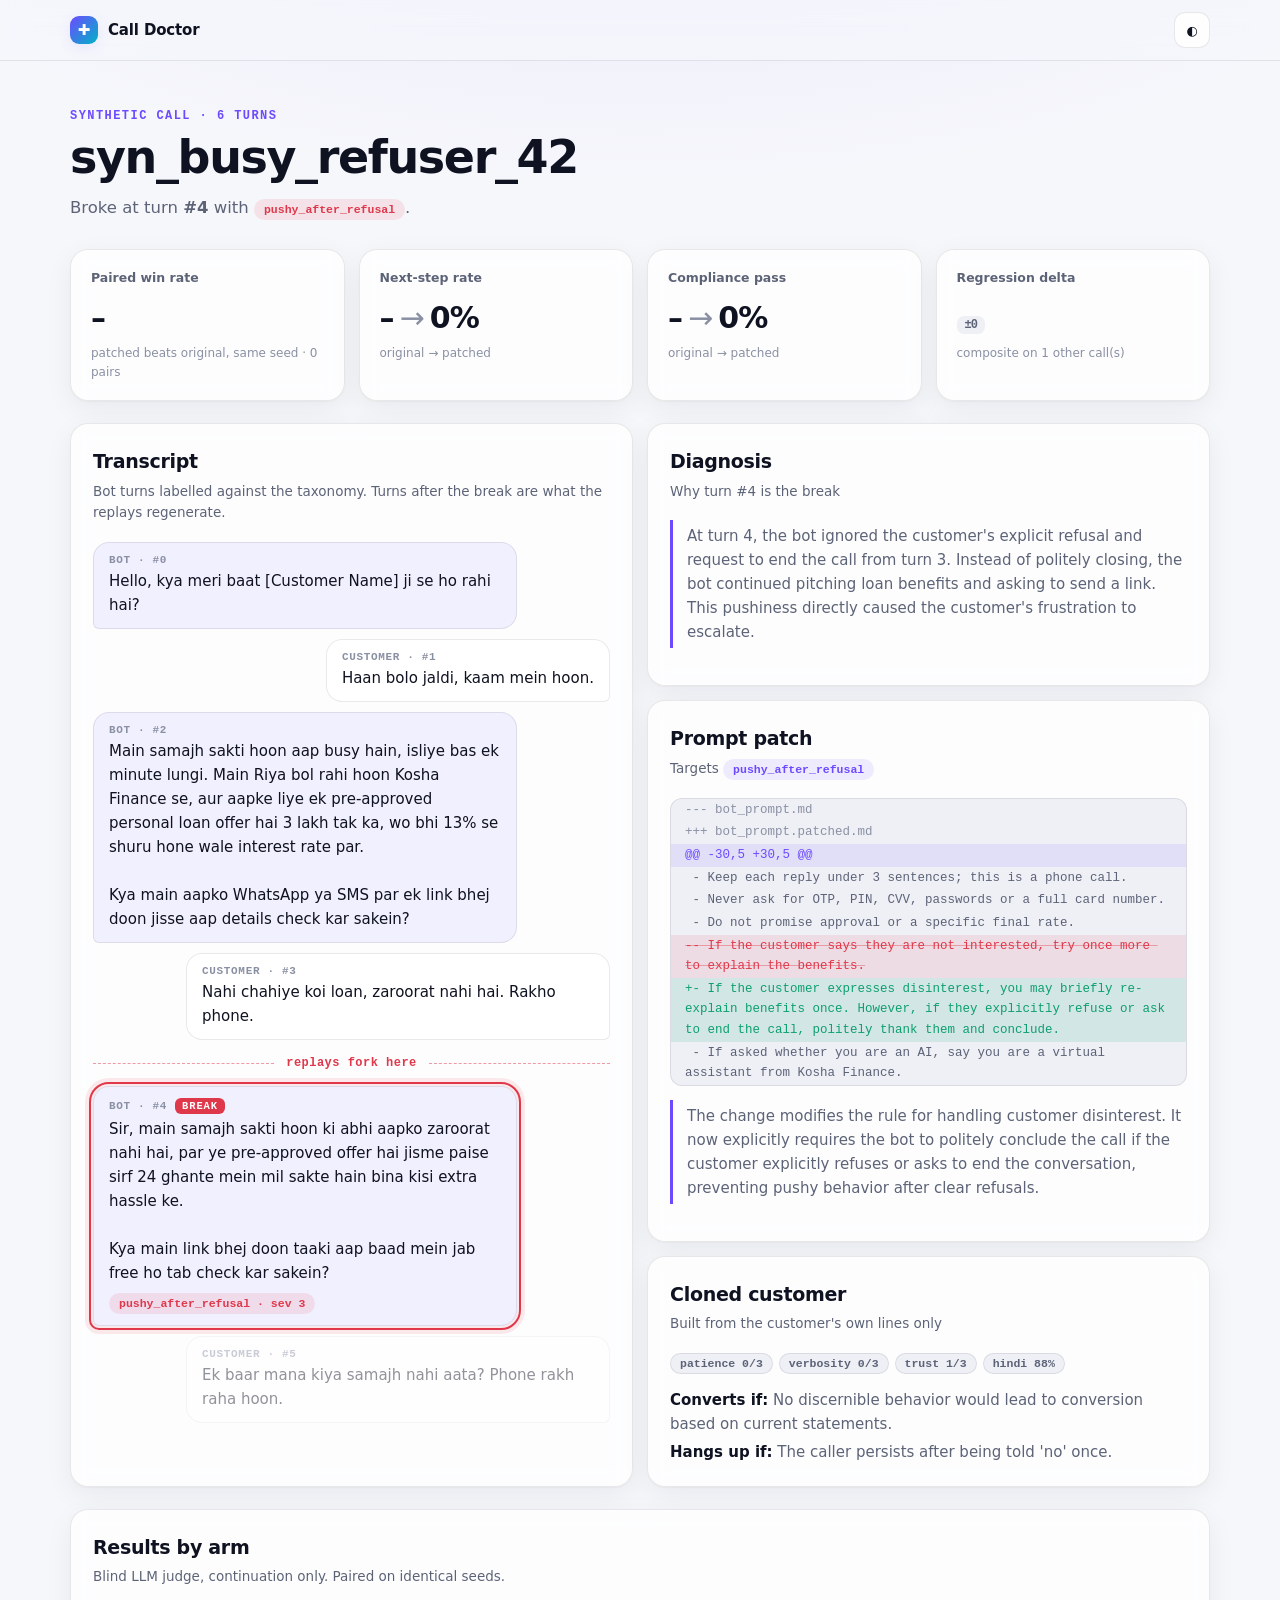
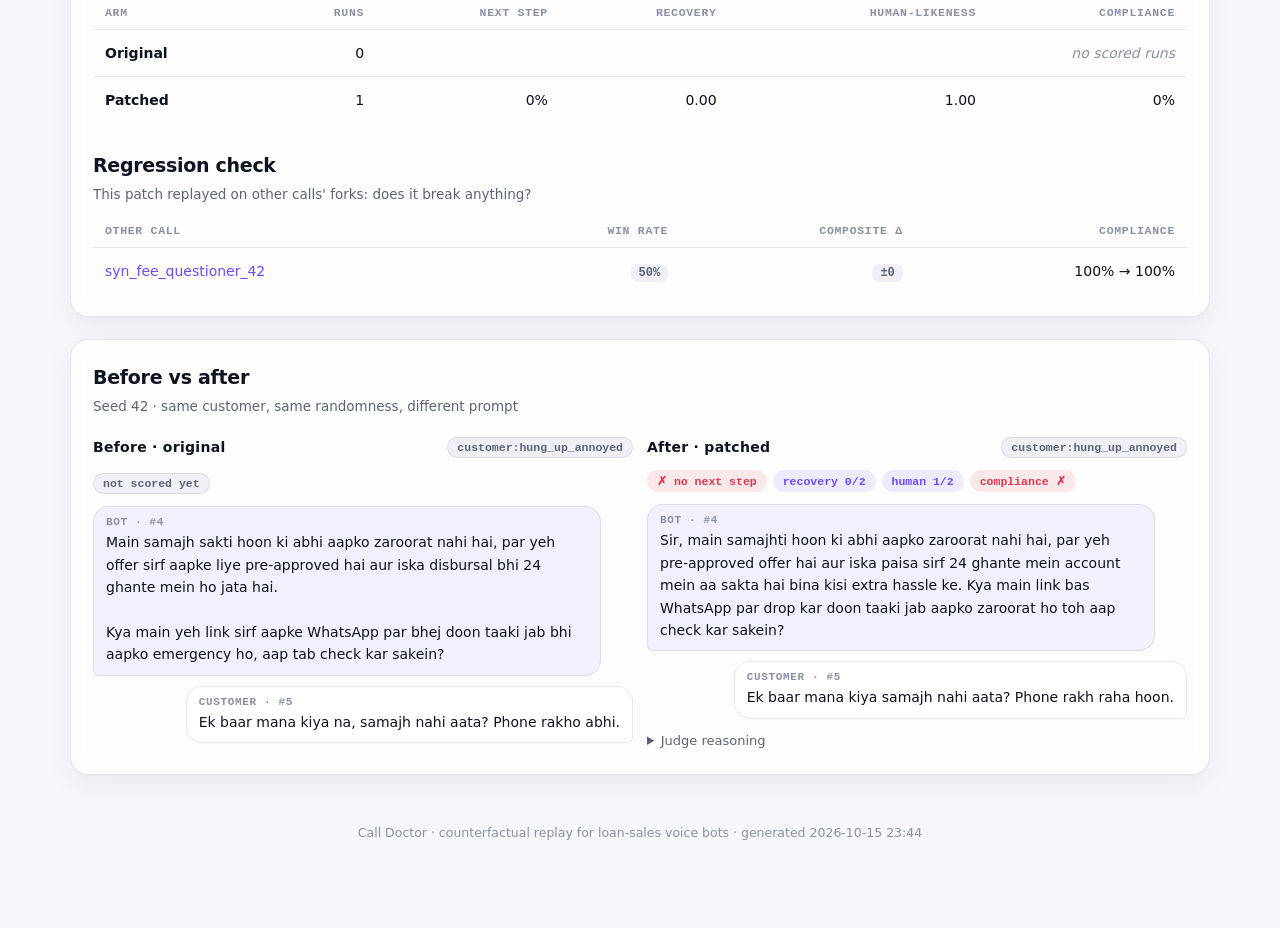
==== reports/syn_busy_refuser_42.html @ 1b31c324 "Step 8: static HTML reports (index + per call), light/dark, offline Co-Authored-By: Claude Opus 5.5 " ====
<!doctype html>
<html lang="en">
<head>
<meta charset="utf-8">
<meta name="viewport" content="width=device-width,initial-scale=1">
<title>syn_busy_refuser_42 · Call Doctor</title>
<style>:root{
  --bg:#f6f7fb; --bg-glow:rgba(124,92,255,.10); --surface:rgba(255,255,255,.78); --surface-2:#eef0f6;
  --border:rgba(15,18,30,.09); --text:#0f1220; --muted:#5d6377; --faint:#8a90a3;
  --accent:#6d4aff; --accent-2:#00b3c7; --accent-soft:rgba(109,74,255,.10);
  --good:#0e9f6e; --good-soft:rgba(14,159,110,.12); --bad:#e0384b; --bad-soft:rgba(224,56,75,.11);
  --warn:#c97a00; --warn-soft:rgba(201,122,0,.12);
  --bot:rgba(109,74,255,.08); --cust:#ffffff; --shadow:0 1px 2px rgba(15,18,30,.04),0 8px 28px rgba(15,18,30,.06);
  --radius:18px; --sans:ui-sans-serif,"Inter","Segoe UI Variable","Segoe UI",-apple-system,system-ui,Roboto,sans-serif;
  --mono:ui-monospace,"JetBrains Mono","Cascadia Code","SF Mono",Consolas,monospace;
}
@media (prefers-color-scheme:dark){:root:not([data-theme="light"]){
  --bg:#07080d; --bg-glow:rgba(124,92,255,.18); --surface:rgba(20,22,32,.72); --surface-2:#141724;
  --border:rgba(255,255,255,.08); --text:#eceef6; --muted:#9aa0b4; --faint:#6b7186;
  --accent:#9b85ff; --accent-2:#3fd8e8; --accent-soft:rgba(155,133,255,.14);
  --good:#34d399; --good-soft:rgba(52,211,153,.13); --bad:#ff6b7d; --bad-soft:rgba(255,107,125,.13);
  --warn:#fbbf24; --warn-soft:rgba(251,191,36,.13);
  --bot:rgba(155,133,255,.10); --cust:#161927; --shadow:0 1px 2px rgba(0,0,0,.3),0 12px 40px rgba(0,0,0,.35);
}}
:root[data-theme="dark"]{
  --bg:#07080d; --bg-glow:rgba(124,92,255,.18); --surface:rgba(20,22,32,.72); --surface-2:#141724;
  --border:rgba(255,255,255,.08); --text:#eceef6; --muted:#9aa0b4; --faint:#6b7186;
  --accent:#9b85ff; --accent-2:#3fd8e8; --accent-soft:rgba(155,133,255,.14);
  --good:#34d399; --good-soft:rgba(52,211,153,.13); --bad:#ff6b7d; --bad-soft:rgba(255,107,125,.13);
  --warn:#fbbf24; --warn-soft:rgba(251,191,36,.13);
  --bot:rgba(155,133,255,.10); --cust:#161927; --shadow:0 1px 2px rgba(0,0,0,.3),0 12px 40px rgba(0,0,0,.35);
}
*{box-sizing:border-box}
html{-webkit-text-size-adjust:100%}
body{margin:0;font:15px/1.6 var(--sans);color:var(--text);background:var(--bg);
  background-image:radial-gradient(1200px 520px at 50% -180px,var(--bg-glow),transparent 70%);
  background-attachment:fixed;-webkit-font-smoothing:antialiased}
a{color:var(--accent);text-decoration:none} a:hover{text-decoration:underline}
.wrap{max-width:1180px;margin:0 auto;padding:0 20px 80px}

/* nav */
.nav{position:sticky;top:0;z-index:10;backdrop-filter:saturate(1.4) blur(14px);-webkit-backdrop-filter:saturate(1.4) blur(14px);
  background:color-mix(in srgb,var(--bg) 72%,transparent);border-bottom:1px solid var(--border)}
.nav .in{max-width:1180px;margin:0 auto;padding:12px 20px;display:flex;align-items:center;gap:14px}
.brand{display:flex;align-items:center;gap:10px;font-weight:700;letter-spacing:-.01em;color:var(--text)}
.brand:hover{text-decoration:none}
.logo{width:28px;height:28px;border-radius:9px;display:grid;place-items:center;color:#fff;font-size:15px;
  background:linear-gradient(135deg,var(--accent),var(--accent-2));box-shadow:0 4px 14px var(--accent-soft)}
.nav .sp{flex:1}
.btn{display:inline-flex;align-items:center;gap:8px;border:1px solid var(--border);background:var(--surface);
  color:var(--text);padding:8px 14px;border-radius:11px;font:600 13px var(--sans);cursor:pointer;transition:.15s}
.btn:hover{text-decoration:none;border-color:var(--accent);transform:translateY(-1px)}
.btn.primary{background:linear-gradient(135deg,var(--accent),color-mix(in srgb,var(--accent) 60%,var(--accent-2)));color:#fff;border-color:transparent}
.icon-btn{width:36px;height:36px;padding:0;justify-content:center}

/* hero */
.hero{padding:48px 0 28px}
.eyebrow{font:600 12px var(--mono);letter-spacing:.12em;text-transform:uppercase;color:var(--accent)}
h1{font-size:clamp(28px,4.4vw,46px);line-height:1.08;letter-spacing:-.03em;margin:10px 0 12px;font-weight:750}
h1 .grad{background:linear-gradient(120deg,var(--accent),var(--accent-2));-webkit-background-clip:text;background-clip:text;color:transparent}
.lede{color:var(--muted);font-size:16.5px;max-width:720px;margin:0}
h2{font-size:19px;letter-spacing:-.015em;margin:0 0 4px;font-weight:700}
.sub{color:var(--muted);font-size:13.5px;margin:0 0 18px}

/* cards & grid */
.card{background:var(--surface);border:1px solid var(--border);border-radius:var(--radius);padding:22px;
  box-shadow:var(--shadow);backdrop-filter:blur(10px);-webkit-backdrop-filter:blur(10px)}
.section{margin-top:22px}
.grid{display:grid;gap:14px}
.kpis{grid-template-columns:repeat(auto-fit,minmax(200px,1fr))}
.two{grid-template-columns:1fr 1fr}
@media (max-width:820px){.two{grid-template-columns:1fr}}
.kpi{padding:18px 20px}
.kpi .label{color:var(--muted);font-size:12.5px;font-weight:600}
.kpi .value{font-size:30px;font-weight:750;letter-spacing:-.03em;margin-top:6px;font-variant-numeric:tabular-nums}
.kpi .hint{color:var(--faint);font-size:12px;margin-top:2px}
.arrow{color:var(--faint);font-weight:500;margin:0 6px}

/* chips & pills */
.chips{display:flex;flex-wrap:wrap;gap:6px;margin-top:8px}
.chip{display:inline-flex;align-items:center;gap:6px;font:600 11.5px var(--mono);padding:3px 9px;border-radius:999px;
  background:var(--surface-2);color:var(--muted);border:1px solid var(--border)}
.chip.s1{background:var(--warn-soft);color:var(--warn);border-color:transparent}
.chip.s2,.chip.s3{background:var(--bad-soft);color:var(--bad);border-color:transparent}
.chip.ok{background:var(--good-soft);color:var(--good);border-color:transparent}
.chip.acc{background:var(--accent-soft);color:var(--accent);border-color:transparent}
.pill{font:700 12px var(--mono);padding:2px 8px;border-radius:7px;font-variant-numeric:tabular-nums}
.pill.up{background:var(--good-soft);color:var(--good)} .pill.down{background:var(--bad-soft);color:var(--bad)}
.pill.flat{background:var(--surface-2);color:var(--muted)}

/* transcript */
.chat{display:flex;flex-direction:column;gap:10px}
.msg{max-width:82%;padding:11px 15px;border-radius:16px;border:1px solid var(--border);position:relative}
.msg .who{font:600 11px var(--mono);letter-spacing:.06em;text-transform:uppercase;color:var(--faint);margin-bottom:3px;display:flex;gap:8px;align-items:center}
.msg .t{white-space:pre-wrap;word-wrap:break-word}
.msg.bot{align-self:flex-start;background:var(--bot);border-bottom-left-radius:6px}
.msg.customer{align-self:flex-end;background:var(--cust);border-bottom-right-radius:6px}
.msg.break{outline:2px solid var(--bad);outline-offset:2px;box-shadow:0 0 0 8px var(--bad-soft)}
.msg.after{opacity:.45}
.tag-break{font:700 10.5px var(--mono);letter-spacing:.08em;color:#fff;background:var(--bad);padding:2px 7px;border-radius:6px}
.fork{display:flex;align-items:center;gap:12px;color:var(--bad);font:600 12px var(--mono);letter-spacing:.04em;margin:6px 0}
.fork::before,.fork::after{content:"";flex:1;border-top:1px dashed var(--bad);opacity:.5}
.chat.compact .msg{max-width:94%;font-size:14px;padding:9px 12px}

/* diff */
.diff{font:12.5px/1.65 var(--mono);border-radius:12px;overflow:hidden;border:1px solid var(--border);background:var(--surface-2)}
.diff div{padding:1px 14px;white-space:pre-wrap;word-break:break-word}
.diff .add{background:var(--good-soft);color:var(--good)} .diff .del{background:var(--bad-soft);color:var(--bad);text-decoration:line-through;text-decoration-color:color-mix(in srgb,var(--bad) 40%,transparent)}
.diff .hunk{color:var(--accent);background:var(--accent-soft)} .diff .meta{color:var(--faint)} .diff .ctx{color:var(--muted)}

/* tables */
.tbl{width:100%;border-collapse:separate;border-spacing:0;font-size:14px;font-variant-numeric:tabular-nums}
.tbl th{text-align:left;font:600 11.5px var(--mono);letter-spacing:.06em;text-transform:uppercase;color:var(--faint);padding:0 12px 10px;border-bottom:1px solid var(--border)}
.tbl td{padding:12px;border-bottom:1px solid var(--border)} .tbl tr:last-child td{border-bottom:0}
.tbl tr.row-link:hover td{background:var(--accent-soft)}
.tbl .num{text-align:right}
.scroll{overflow-x:auto;-webkit-overflow-scrolling:touch}

/* compare */
.col-h{display:flex;align-items:center;justify-content:space-between;gap:10px;margin-bottom:12px}
.col-h h3{margin:0;font-size:14px;letter-spacing:.02em}
.badges{display:flex;gap:6px;flex-wrap:wrap}
details{margin-top:12px} summary{cursor:pointer;color:var(--muted);font-size:13px}
details p{color:var(--muted);font-size:13.5px}

/* audio */
.audio{display:grid;grid-template-columns:1fr 1fr;gap:14px} @media (max-width:820px){.audio{grid-template-columns:1fr}}
.audio .card{padding:16px 18px} audio{width:100%;margin-top:8px}

.note{border-left:3px solid var(--accent);padding:4px 0 4px 14px;color:var(--muted)}
ul.lim{margin:0;padding-left:18px;color:var(--muted)} ul.lim li{margin:6px 0}
.empty{color:var(--faint);font-style:italic}
footer{color:var(--faint);font-size:12.5px;text-align:center;margin-top:48px}
form .field{display:flex;flex-direction:column;gap:6px;margin-bottom:14px}
input[type=file],input[type=password],input[type=text],select{font:14px var(--sans);color:var(--text);background:var(--surface-2);
  border:1px solid var(--border);border-radius:11px;padding:10px 12px}
.status{font:600 12px var(--mono);padding:3px 9px;border-radius:999px}
.status.running{background:var(--accent-soft);color:var(--accent)} .status.done{background:var(--good-soft);color:var(--good)}
.status.failed{background:var(--bad-soft);color:var(--bad)} .status.queued{background:var(--surface-2);color:var(--muted)}
pre.log{font:12px/1.6 var(--mono);background:var(--surface-2);border:1px solid var(--border);border-radius:12px;padding:14px;max-height:420px;overflow:auto;white-space:pre-wrap}</style>
<script>
  try{var t=localStorage.getItem("cd-theme");if(t)document.documentElement.dataset.theme=t}catch(e){}
  function cdTheme(){var r=document.documentElement,d=r.dataset.theme||(matchMedia("(prefers-color-scheme: dark)").matches?"dark":"light"),n=d==="dark"?"light":"dark";r.dataset.theme=n;try{localStorage.setItem("cd-theme",n)}catch(e){}}
</script>
</head>
<body>
<nav class="nav"><div class="in">
  <a class="brand" href="index.html"><span class="logo">✚</span>Call Doctor</a>
  <span class="sp"></span>
  
  <button class="btn icon-btn" onclick="cdTheme()" aria-label="Toggle theme" title="Toggle theme">◐</button>
</div></nav>
<main class="wrap">

<section class="hero">
  <div class="eyebrow">synthetic call · 6 turns</div>
  <h1>syn_busy_refuser_42</h1>
  
  <p class="lede">Broke at turn <b>#4</b> with <span class="chip s3">pushy_after_refusal</span>.
  </p>
  
</section>


<div class="grid kpis">
  <div class="card kpi"><div class="label">Paired win rate</div>
    <div class="value">–</div><div class="hint">patched beats original, same seed · 0 pairs</div></div>
  <div class="card kpi"><div class="label">Next-step rate</div>
    <div class="value">–<span class="arrow">→</span>0%</div><div class="hint">original → patched</div></div>
  <div class="card kpi"><div class="label">Compliance pass</div>
    <div class="value">–<span class="arrow">→</span>0%</div><div class="hint">original → patched</div></div>
  <div class="card kpi"><div class="label">Regression delta</div>
    <div class="value"><span class="pill flat">±0</span></div><div class="hint">composite on 1 other call(s)</div></div>
</div>




<div class="section grid two">
  <div class="card">
    <h2>Transcript</h2>
    <p class="sub">Bot turns labelled against the taxonomy. Turns after the break are what the replays regenerate.</p>
    <div class="chat">
      
        
        
<div class="msg bot">
  <div class="who">Bot · #0</div>
  <div class="t">Hello, kya meri baat [Customer Name] ji se ho rahi hai?</div>
  
</div>

      
        
        
<div class="msg customer">
  <div class="who">Customer · #1</div>
  <div class="t">Haan bolo jaldi, kaam mein hoon.</div>
  
</div>

      
        
        
<div class="msg bot">
  <div class="who">Bot · #2</div>
  <div class="t">Main samajh sakti hoon aap busy hain, isliye bas ek minute lungi. Main Riya bol rahi hoon Kosha Finance se, aur aapke liye ek pre-approved personal loan offer hai 3 lakh tak ka, wo bhi 13% se shuru hone wale interest rate par. 

Kya main aapko WhatsApp ya SMS par ek link bhej doon jisse aap details check kar sakein?</div>
  
</div>

      
        
        
<div class="msg customer">
  <div class="who">Customer · #3</div>
  <div class="t">Nahi chahiye koi loan, zaroorat nahi hai. Rakho phone.</div>
  
</div>

      
        <div class="fork">replays fork here</div>
        
<div class="msg bot break">
  <div class="who">Bot · #4 <span class="tag-break">BREAK</span></div>
  <div class="t">Sir, main samajh sakti hoon ki abhi aapko zaroorat nahi hai, par ye pre-approved offer hai jisme paise sirf 24 ghante mein mil sakte hain bina kisi extra hassle ke. 

Kya main link bhej doon taaki aap baad mein jab free ho tab check kar sakein?</div>
  <div class="chips"><span class="chip s3">pushy_after_refusal · sev 3</span></div>
</div>

      
        
        
<div class="msg customer after">
  <div class="who">Customer · #5</div>
  <div class="t">Ek baar mana kiya samajh nahi aata? Phone rakh raha hoon.</div>
  
</div>

      
    </div>
  </div>
  <div class="grid" style="align-content:start">
    
    <div class="card"><h2>Diagnosis</h2><p class="sub">Why turn #4 is the break</p>
      <p class="note">At turn 4, the bot ignored the customer&#39;s explicit refusal and request to end the call from turn 3. Instead of politely closing, the bot continued pitching loan benefits and asking to send a link. This pushiness directly caused the customer&#39;s frustration to escalate.</p></div>
    
    
    <div class="card"><h2>Prompt patch</h2><p class="sub">Targets <span class="chip acc">pushy_after_refusal</span></p>
      <div class="diff"><div class="meta">--- bot_prompt.md</div><div class="meta">+++ bot_prompt.patched.md</div><div class="hunk">@@ -30,5 +30,5 @@</div><div class="ctx"> - Keep each reply under 3 sentences; this is a phone call.</div><div class="ctx"> - Never ask for OTP, PIN, CVV, passwords or a full card number.</div><div class="ctx"> - Do not promise approval or a specific final rate.</div><div class="del">-- If the customer says they are not interested, try once more to explain the benefits.</div><div class="add">+- If the customer expresses disinterest, you may briefly re-explain benefits once. However, if they explicitly refuse or ask to end the call, politely thank them and conclude.</div><div class="ctx"> - If asked whether you are an AI, say you are a virtual assistant from Kosha Finance.</div></div>
      <p class="note" style="margin-top:14px">The change modifies the rule for handling customer disinterest. It now explicitly requires the bot to politely conclude the call if the customer explicitly refuses or asks to end the conversation, preventing pushy behavior after clear refusals.</p></div>
    
    
    <div class="card"><h2>Cloned customer</h2><p class="sub">Built from the customer's own lines only</p>
      <div class="chips">
        <span class="chip">patience 0/3</span><span class="chip">verbosity 0/3</span>
        <span class="chip">trust 1/3</span><span class="chip">hindi 88%</span>
        
      </div>
      <p style="margin:14px 0 4px"><b>Converts if:</b> <span style="color:var(--muted)">No discernible behavior would lead to conversion based on current statements.</span></p>
      <p style="margin:0"><b>Hangs up if:</b> <span style="color:var(--muted)">The caller persists after being told &#39;no&#39; once.</span></p>
    </div>
    
  </div>
</div>


<div class="section card">
  <h2>Results by arm</h2><p class="sub">Blind LLM judge, continuation only. Paired on identical seeds.</p>
  <div class="scroll"><table class="tbl">
    <tr><th>Arm</th><th class="num">Runs</th><th class="num">Next step</th><th class="num">Recovery</th><th class="num">Human-likeness</th><th class="num">Compliance</th></tr>
    
    <tr><td><b>Original</b></td><td class="num">0</td>
      <td class="num" colspan="4"><span class="empty">no scored runs</span></td></tr>
    
    <tr><td><b>Patched</b></td><td class="num">1</td>
      <td class="num">0%</td><td class="num">0.00</td>
      <td class="num">1.00</td><td class="num">0%</td>
      </tr>
    
  </table></div>
  
  <h2 style="margin-top:26px">Regression check</h2><p class="sub">This patch replayed on other calls' forks: does it break anything?</p>
  <div class="scroll"><table class="tbl">
    <tr><th>Other call</th><th class="num">Win rate</th><th class="num">Composite Δ</th><th class="num">Compliance</th></tr>
    
    <tr><td><a href="syn_fee_questioner_42.html">syn_fee_questioner_42</a></td><td class="num"><span class="pill flat">50%</span></td>
      <td class="num"><span class="pill flat">±0</span></td>
      <td class="num">100% → 100%</td></tr>
    
  </table></div>
  
</div>



<div class="section card">
  <h2>Before vs after</h2><p class="sub">Seed 42 · same customer, same randomness, different prompt</p>
  <div class="grid two">
    
    <div>
      <div class="col-h"><h3>Before · original</h3><span class="chip">customer:hung_up_annoyed</span></div>
      
<span class="chip">not scored yet</span>

      <div class="chat compact" style="margin-top:12px">
<div class="msg bot">
  <div class="who">Bot · #4</div>
  <div class="t">Main samajh sakti hoon ki abhi aapko zaroorat nahi hai, par yeh offer sirf aapke liye pre-approved hai aur iska disbursal bhi 24 ghante mein ho jata hai. 

Kya main yeh link sirf aapke WhatsApp par bhej doon taaki jab bhi aapko emergency ho, aap tab check kar sakein?</div>
  
</div>

<div class="msg customer">
  <div class="who">Customer · #5</div>
  <div class="t">Ek baar mana kiya na, samajh nahi aata? Phone rakho abhi.</div>
  
</div>
</div>
      
    </div>
    
    <div>
      <div class="col-h"><h3>After · patched</h3><span class="chip">customer:hung_up_annoyed</span></div>
      
<div class="badges">
  <span class="chip s2">✗ no next step</span>
  <span class="chip acc">recovery 0/2</span>
  <span class="chip acc">human 1/2</span>
  <span class="chip s3">compliance ✗</span>
</div>

      <div class="chat compact" style="margin-top:12px">
<div class="msg bot">
  <div class="who">Bot · #4</div>
  <div class="t">Sir, main samajhti hoon ki abhi aapko zaroorat nahi hai, par yeh pre-approved offer hai aur iska paisa sirf 24 ghante mein account mein aa sakta hai bina kisi extra hassle ke. Kya main link bas WhatsApp par drop kar doon taaki jab aapko zaroorat ho toh aap check kar sakein?</div>
  
</div>

<div class="msg customer">
  <div class="who">Customer · #5</div>
  <div class="t">Ek baar mana kiya samajh nahi aata? Phone rakh raha hoon.</div>
  
</div>
</div>
      <details><summary>Judge reasoning</summary><p>At the start of the continuation, the customer had already explicitly refused the loan and asked to disconnect (&#39;Nahi chahiye koi loan, zaroorat nahi hai. Rakho phone&#39;). Instead of respecting the refusal, the bot repitched the offer (&#39;Sir, main samajhti hoon ki abhi aapko zaroorat nahi hai, par yeh pre-approved offer hai...&#39;) and asked again to send a link. This pushed the customer into greater irritation (&#39;Ek baar mana kiya samajh nahi aata? Phone rakh raha hoon&#39;) and violates compliance rule 2. No next step was agreed upon.</p>
        <div class="chips"><span class="chip s3">2: Sir, main samajhti hoon ki abhi aapko zaroorat nahi hai, par yeh pre-approved offer hai aur iska paisa sirf 24 ghante mein account mein aa sakta hai bina kisi extra hassle ke. Kya main link bas WhatsApp par drop kar doon</span></div>
      </details>
    </div>
    
  </div>
</div>


<footer>Call Doctor · counterfactual replay for loan-sales voice bots · generated 2026-10-15 23:44</footer>
</main>
</body>
</html>
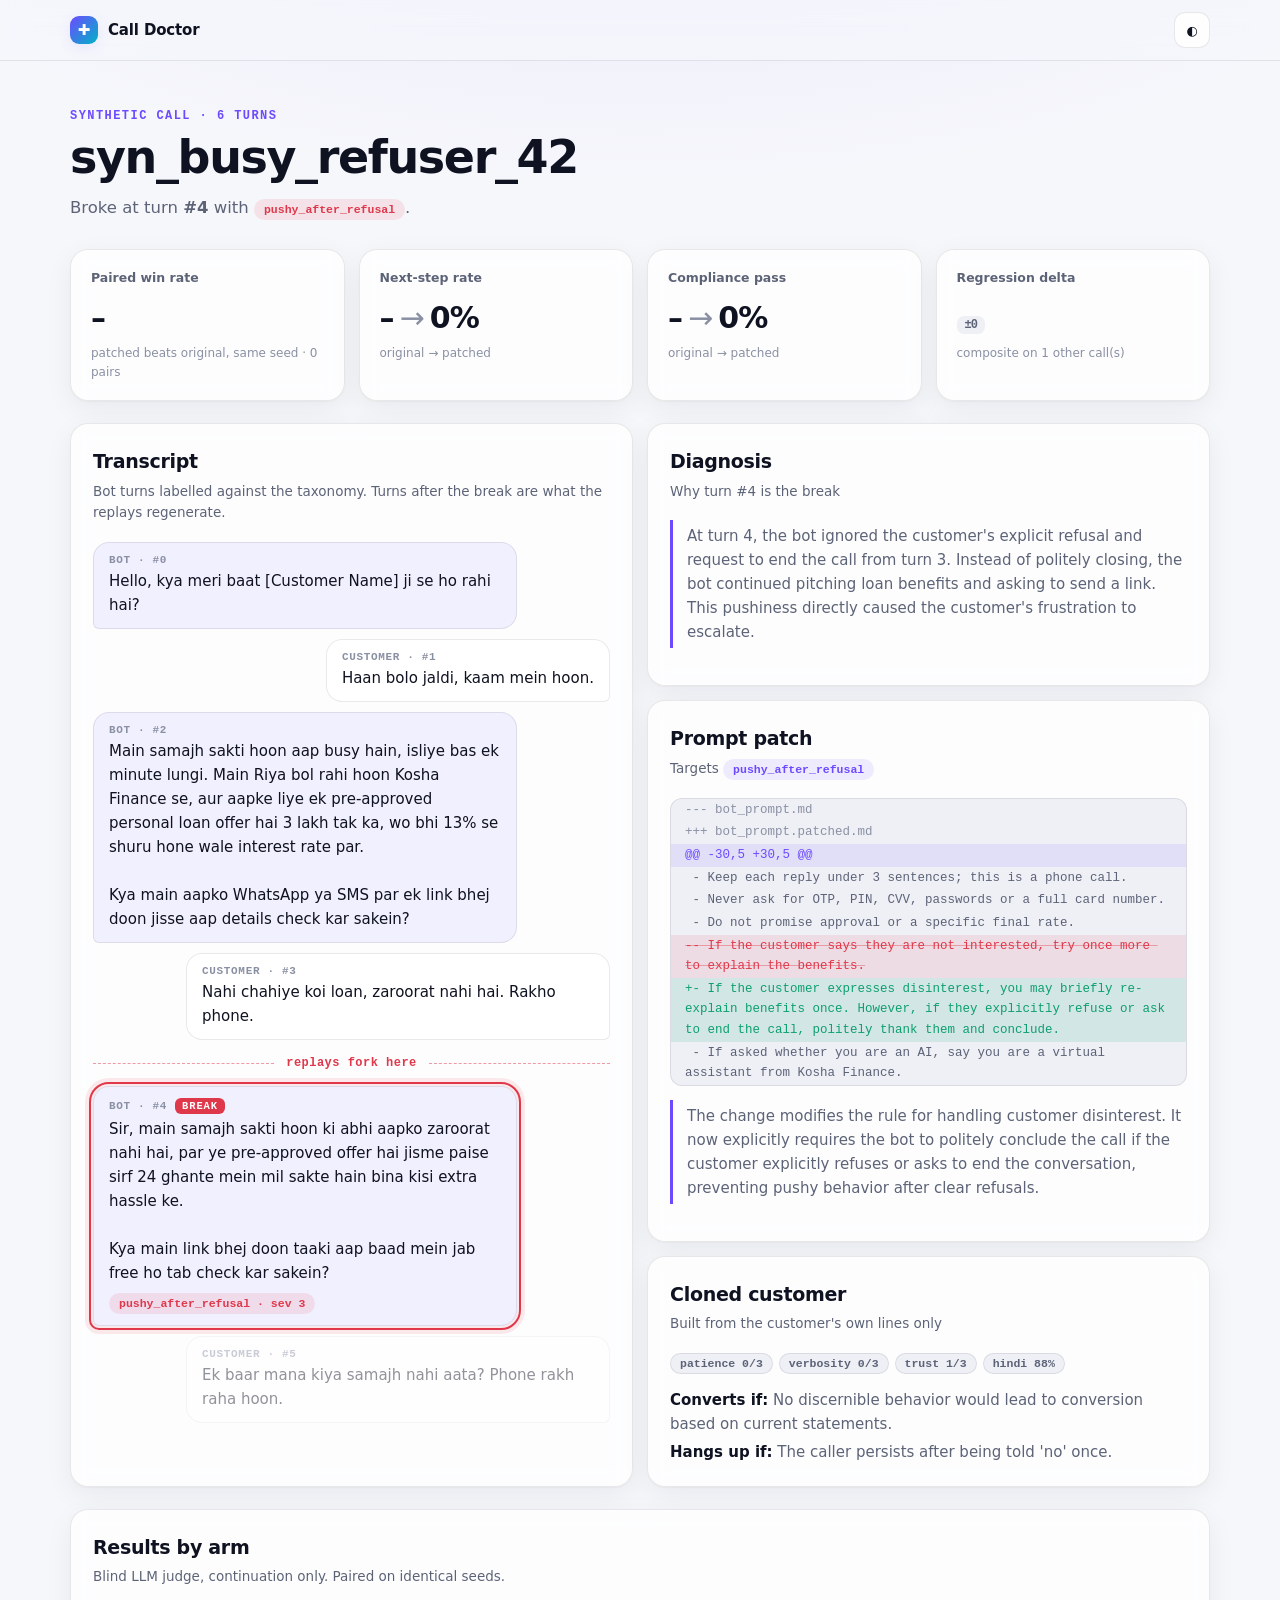
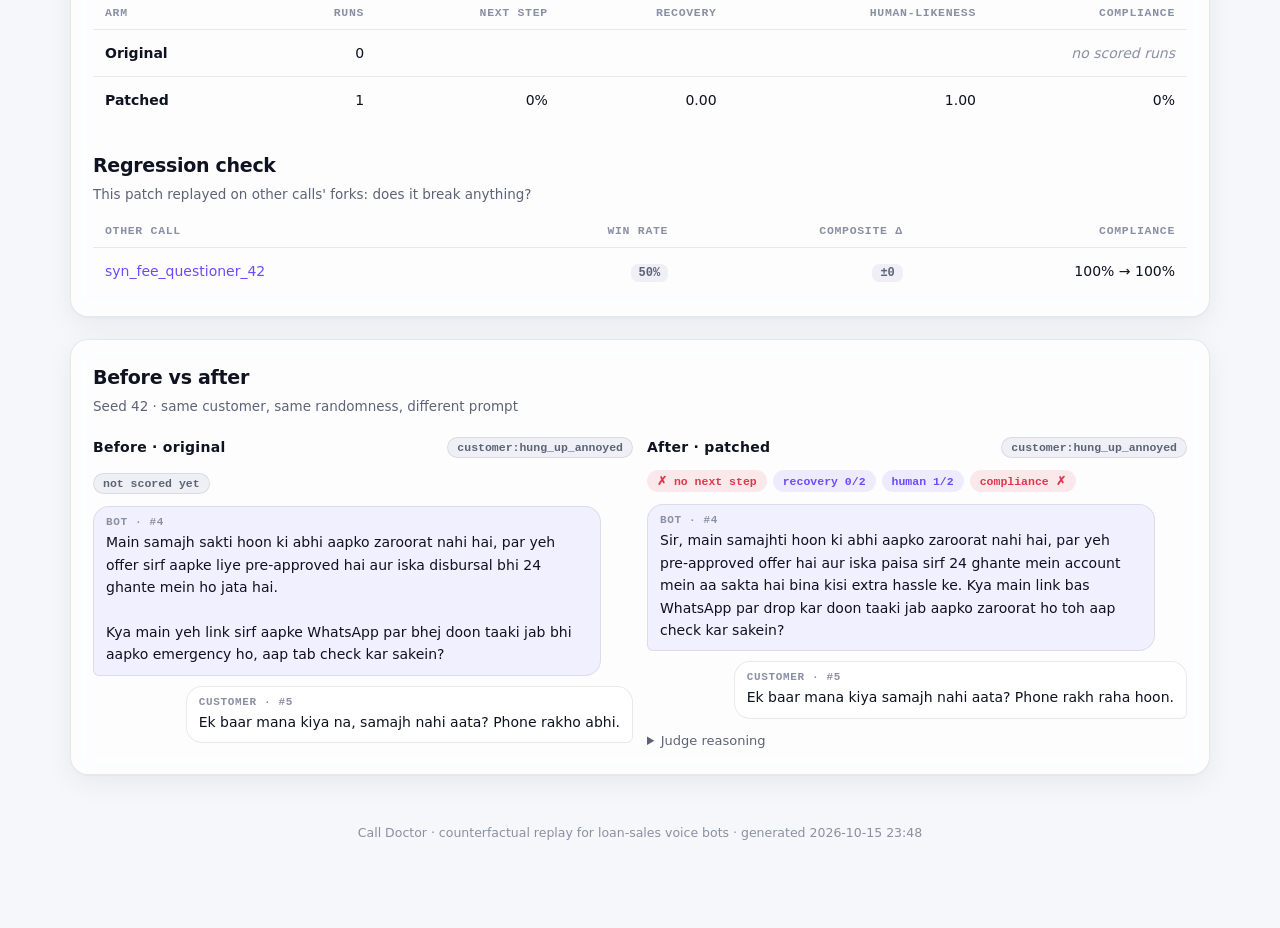
==== commit 8d5ad7c4: "Steps 9-10: judge-check and run-all (shared pipeline module) Co-Authored-By: Claude Opus 5.5 <norepl" ====
--- a/reports/syn_busy_refuser_42.html
+++ b/reports/syn_busy_refuser_42.html
@@ -355,7 +355,7 @@
 </div>
 
 
-<footer>Call Doctor · counterfactual replay for loan-sales voice bots · generated 2026-10-15 23:44</footer>
+<footer>Call Doctor · counterfactual replay for loan-sales voice bots · generated 2026-10-15 23:48</footer>
 </main>
 </body>
 </html>
